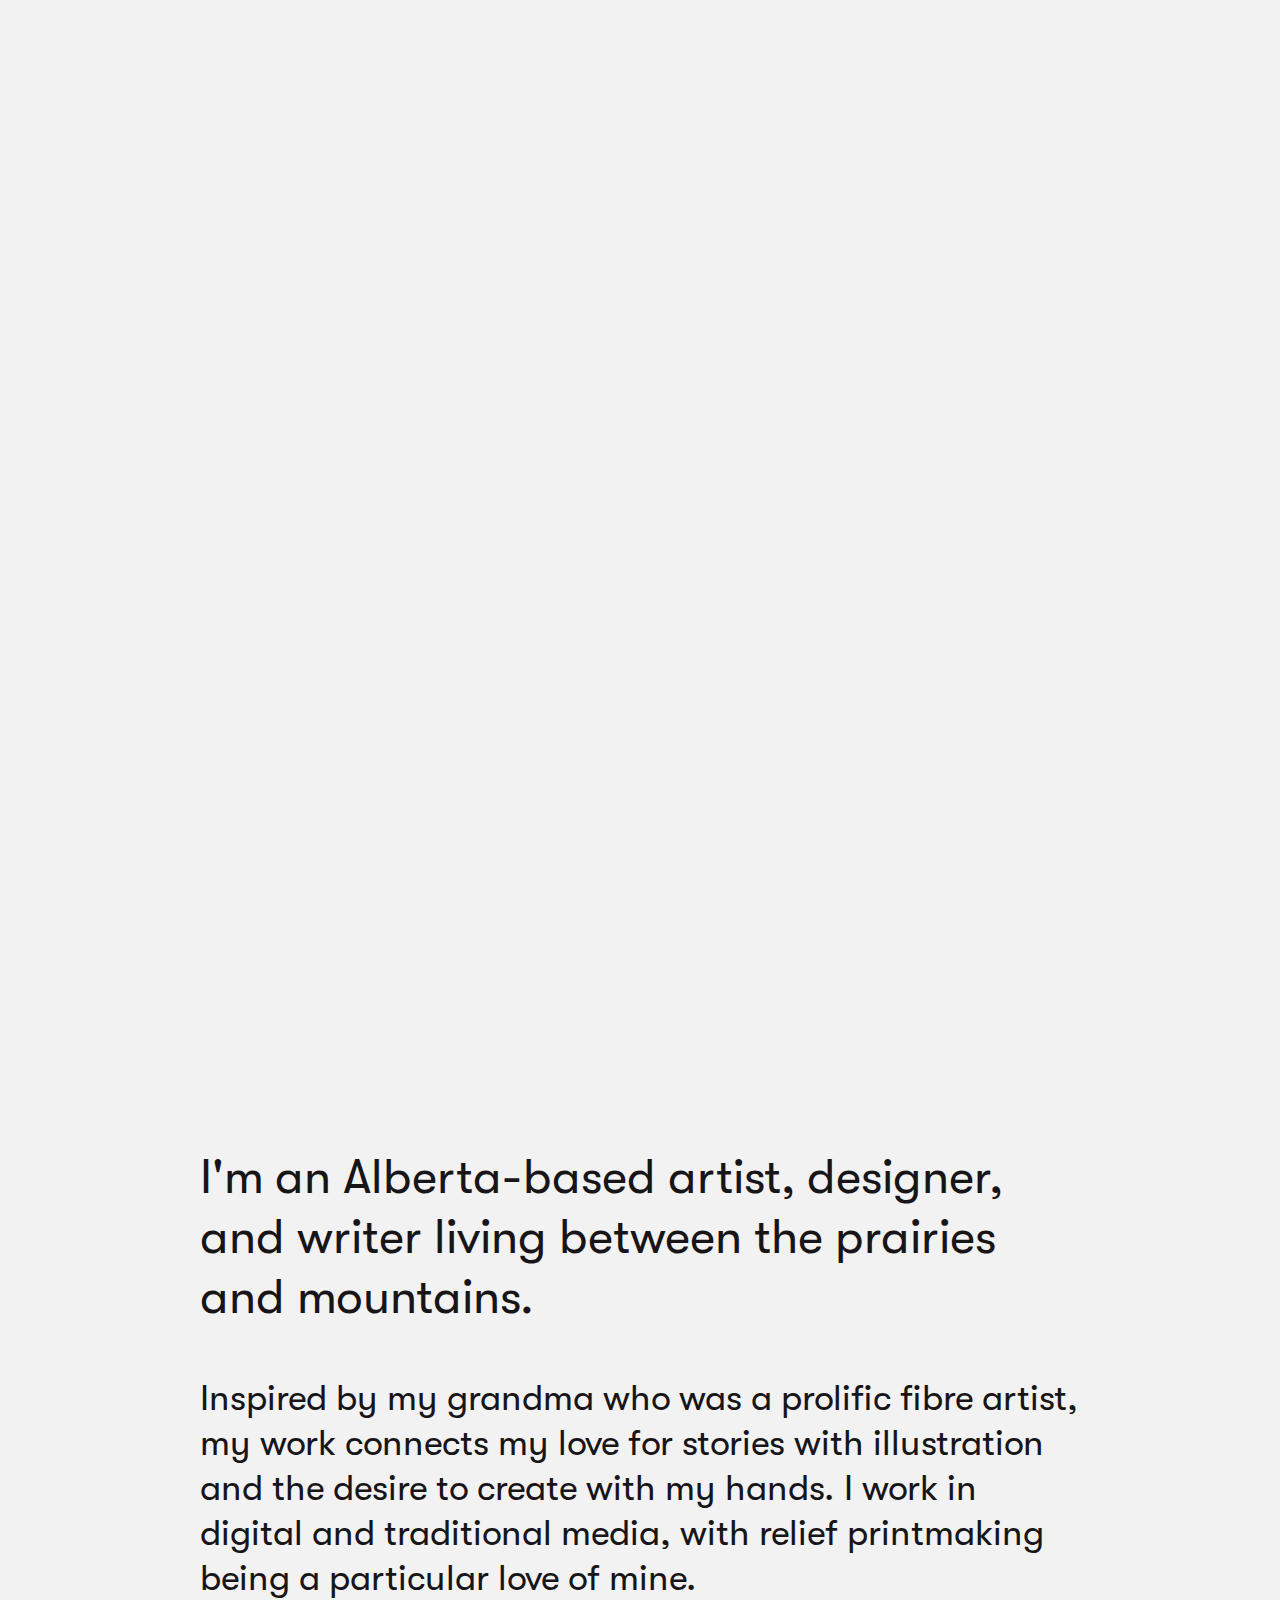
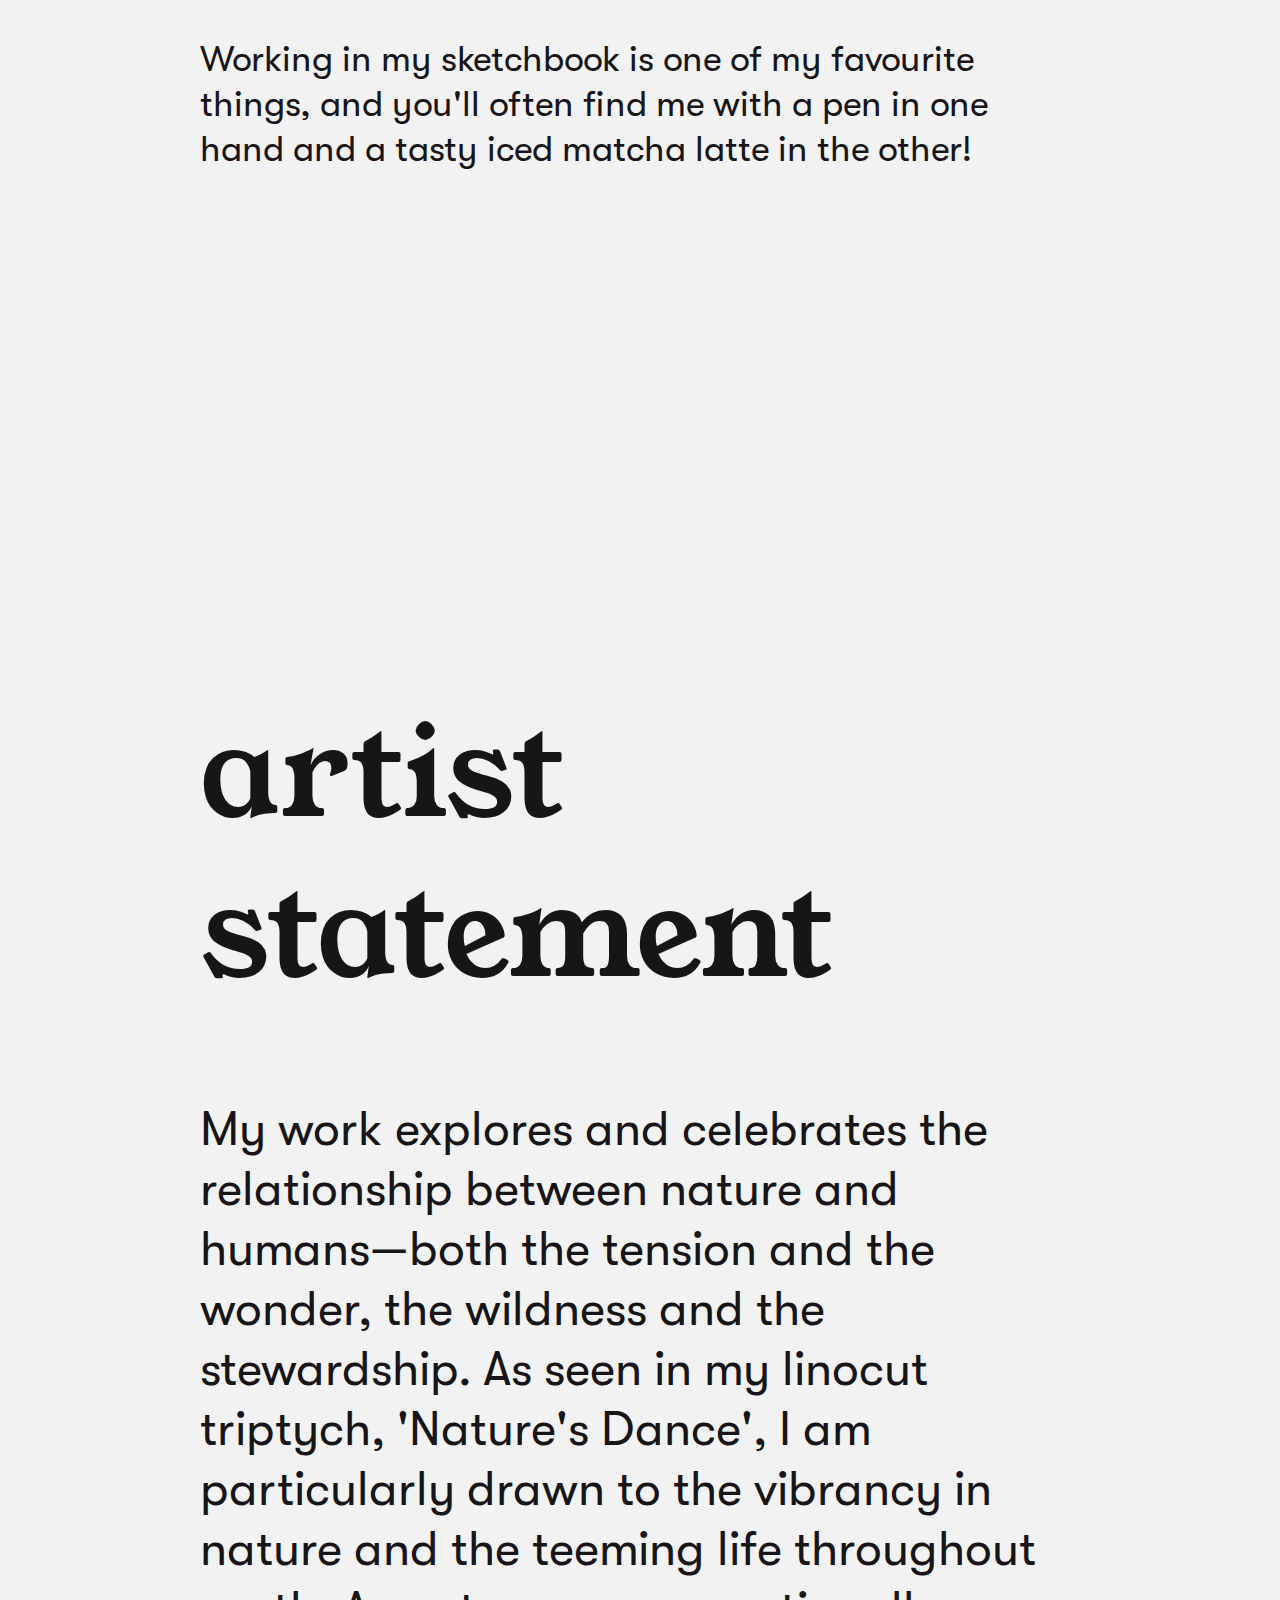
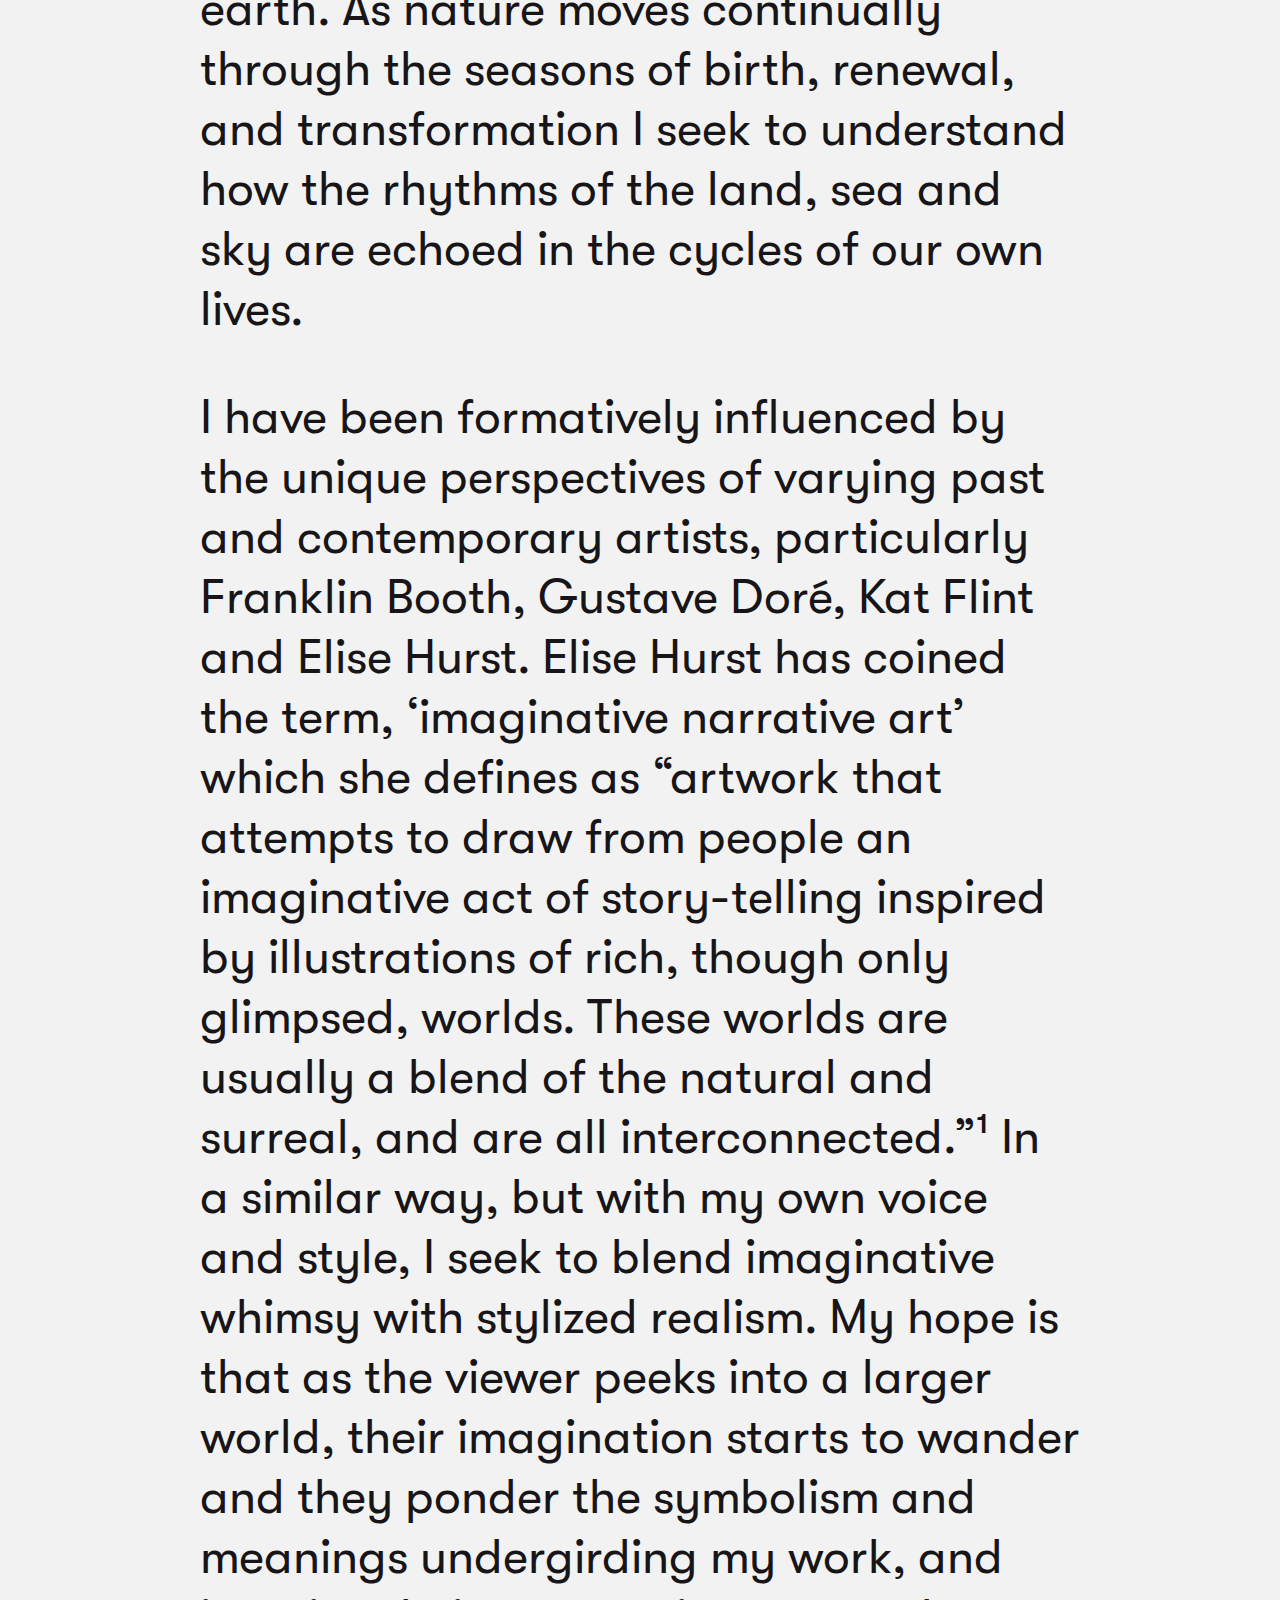
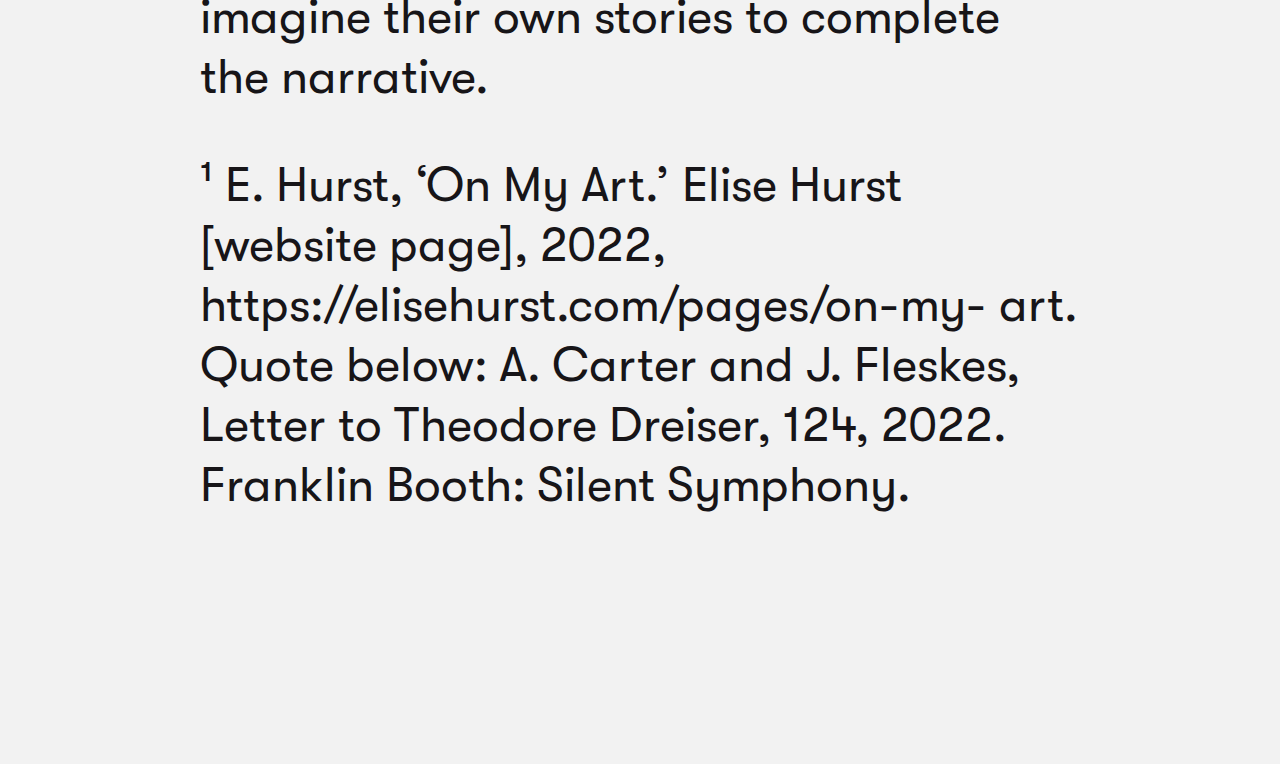
==== about.html @ 71d9cd73 "Add about page, typefaces, logo file" ====
<!DOCTYPE html>
<html>
    <head>
    <meta charset="utf-8">
    <html lang="en">
		<meta http-equiv="X-UA-Compatible" content="IE=edge">
		<meta name="viewport" content="width=device-width, initial-scale=1">
		<title>artist statement</title>
		<link rel="stylesheet" href="style.css">
    </head>
    
    <body>
       <header class="content-nav">
            <a href="index.html">
              <img src="assets/kimber-underline.svg" srcset="assets/kimber-underline.svg" alt="kimber" class="logo">
            </a>
            <!-- Other header content -->
  
          
       </header>
        <section class="hero">
            <p>I'm an Alberta-based artist, designer, and writer living between the prairies and mountains.</p>
            <p class="body-sm-light">Inspired by my grandma who was a prolific fibre artist, my work connects my love for stories with illustration and the desire to create with my hands. I work in digital and traditional media, with relief printmaking being a particular love of mine.</p>
              <p class="body-sm-light">Working in my sketchbook is one of my favourite things, and you'll often find me with a pen in one hand and a tasty iced matcha latte in the other!</p>
          </section>
       <section class="body-content" class="purple">
          <h1 class="content">artist statement</h1>
        <p class="body-sm">
            My work explores and celebrates the relationship between nature and humans—both the tension and the wonder, the wildness and the stewardship. As seen in my linocut triptych, 'Nature's Dance', 
I am particularly drawn to the vibrancy in nature and the teeming life throughout earth. As nature moves continually through the seasons of birth, renewal, and transformation I seek to understand how the rhythms of the land, sea and sky are echoed in the cycles of our own lives.
        </p>   
        <p class="body-sm">
            I have been formatively influenced by the unique perspectives of varying past and contemporary artists, particularly Franklin Booth, Gustave Doré, Kat Flint and Elise Hurst. Elise Hurst has coined the term, ‘imaginative narrative art’ which she defines as “artwork that attempts to draw from people an imaginative act of story-telling inspired by illustrations of rich, though only glimpsed, worlds. These worlds are usually a blend of the natural and surreal, and are all interconnected.”¹ In a similar way, but with my own voice and style, I seek to blend imaginative whimsy with stylized realism. My hope is that as the viewer peeks into a larger world, their imagination starts to wander and they ponder the symbolism and meanings undergirding my work, and imagine their own stories to complete the narrative.
        </p>  
        <p class="footnote">
            ¹ E. Hurst, ‘On My Art.’ Elise Hurst [website page], 2022, https://elisehurst.com/pages/on-my- art.
Quote below: A. Carter and J. Fleskes, Letter to Theodore Dreiser, 124, 2022. Franklin Booth: Silent Symphony.
        </p> 
    </section>
      
      </body>
      </html>
---- style.css ----
/* Font Installs */
@font-face {
    font-family: 'Young Serif';
    src: url(youngserif.woff2), url(youngserif.woff);
  }
  
  @font-face {
    font-family: 'GT Walsheim Pro';
    src: url(GTWalsheimPro-Light.woff), url(GTWalsheimPro-Light.woff2);
    font-weight: light;
  }
 
  @font-face {
    font-family: 'GT Walsheim Pro';
    src: url(GTWalsheimPro-Regular.woff2), url(GTWalsheimPro-Regular.woff);
    font-weight: regular;
  }

  @font-face {
    font-family: 'GT Walsheim Pro';
    src: url(GTWalsheimPro-Bold.woff), url(GTWalsheimPro-Bold.woff2);
    font-weight: bold;
  }
  
  /* Key Frames for Animations*/
  @keyframes fadein {
    0% {
      opacity: 0;
      transform: translate(0, 24px);
    }
  
    100% {
      opacity: 1;
      transform: translate(0,0);
    }
  }
  
  @keyframes hyphen {
    0% {
      width: 0.5em;
    }
  
    100% {
      width: 1em;
    }
  }
  
  @keyframes blob {
    0% {
      transform: scale(0);
    }
    100% {
      transform: scale(1);
    }
  }
  
  /* Overall Body Styles*/
  body {
    font-family: 'GT Walsheim Pro';
    font-size: 48px;
    font-weight: regular;
    line-height: 1.25;
    margin: 100vh 0 0 0;
    
    background-color: #F2F2F2;
    color: #171518;
  }
  
  /* Header styles*/
  header {
    position: fixed;
    top: 0;
    left: 0;
    width: 100%;
    height: 100vh;
  
    display: flex;
    flex-direction: column;
    align-items: center;
    justify-content: center;
  }
  
  h1 {
    font-family: 'Young Serif';
    font-size: 10vw;
    animation: fadein 0.4s 1s both;
  }
  
  h2 {
    max-width: 480px;
    font-size: 2vw;
    text-align: center;
  
    animation: fadein 0.4s 1.75s both;
  }

.body-sm-light {
    font-weight: light;
    font-size: 0.75em;

  }
  
  header span {
    background-color: #d3c7f3;
    width: 1em;
    height: 0.02em;
    display: inline-block;
    vertical-align: middle;
    
    animation: hyphen 2s 1s infinite alternate cubic-bezier(0.86,0,0.07,1);
  }
  
  /* Section styles */
  section {
    padding: 200px;
  }
  
/*   section.dark {
  
  } */
  
  /* Image styles */
  figure {
    max-width: 600px;
    margin: 0 auto 0 auto;
  }
  
  figcaption {
    margin: 24px 20% 0 0;
  }
  
 section img {
   /*  filter: grayscale(100%) brightness(125%) contrast(124%); */
    z-index: 30;
  } 
  
  svg {
    position: fixed;
    top: 0;
    left: 0;
    width: 100%;
    height: 100vh;
    z-index: -10;
    mix-blend-mode: multiply;
    pointer-events: none;
  }
  
  path {
    transform: scale(0);
    transition: transform 5s;
  }
  
  
  g.blob.in-view path {
    transform: scale(1);
  }
  
  
  ::-webkit-scrollbar {
    width: 8px;
    background-color: #d3c7f3;
    background-image: linear-gradient(180deg, #ffffff, #babd63, #d3c7f3, #FF9696, #171518);
  }
  
  ::-webkit-scrollbar-thumb {
    background-color: #000000;
  }
  
  img.arrow {
    position: fixed;
    bottom: 32px;
    left: 50%;
    transform: translate(-50%, 0);
    color:#babd63;
  }
  
  /* Link styles */
  a {
    text-decoration: none;
    color: #171518;
    border-bottom: 0.1em solid #babd63;
  }

  a:hover {
    border-bottom: 0.1em solid #ff9696b7;
    color: #FF9696;
  }


  /* Footer styles */
  footer {
    position: relative;
    width: 100%;
    padding: 60px;
    z-index: 100;
  }

  footer p {
    font-size: 22px;
    line-height: 1.5;
    margin-bottom: 10px;
  }
  
  
  
/* For tablets */
@media only screen and (min-width: 768px) and (max-width: 1024px) {
  body {
      font-size: 32px;
  }

  h1 {
      font-size: 8vw;
  }

  h2 {
      font-size: 3vw;
  }

  section {
      padding: 100px;
  }

  figcaption {
      margin: 24px 10% 0 0;
  }

  footer {
      padding: 40px;
      z-index: 50;
  }

  footer p {
      font-size: 18px;
  }
}

/* For mobile devices */
@media only screen and (max-width: 767px) {
  body {
      font-size: 24px;
  }

  header {
      height: 100vh;
      padding: 80px 0;
  }

  h1 {
      font-size: 16vw;
  }

  h2 {
      font-size: 5vw;
      max-width: 100%;
  }

  section {
      padding: 60px;
  }

  section img {
    max-width: 100%;
   } 

  figure {
      max-width: 100%;
  }

  figcaption {
      margin: 16px 0 0 0;
  }

 /*  svg {
      display: none;
  } */

  /* img.arrow {
      display: none;
  } */

  footer {
      padding: 30px;
  }

  footer p {
      font-size: 16px;
  }
}
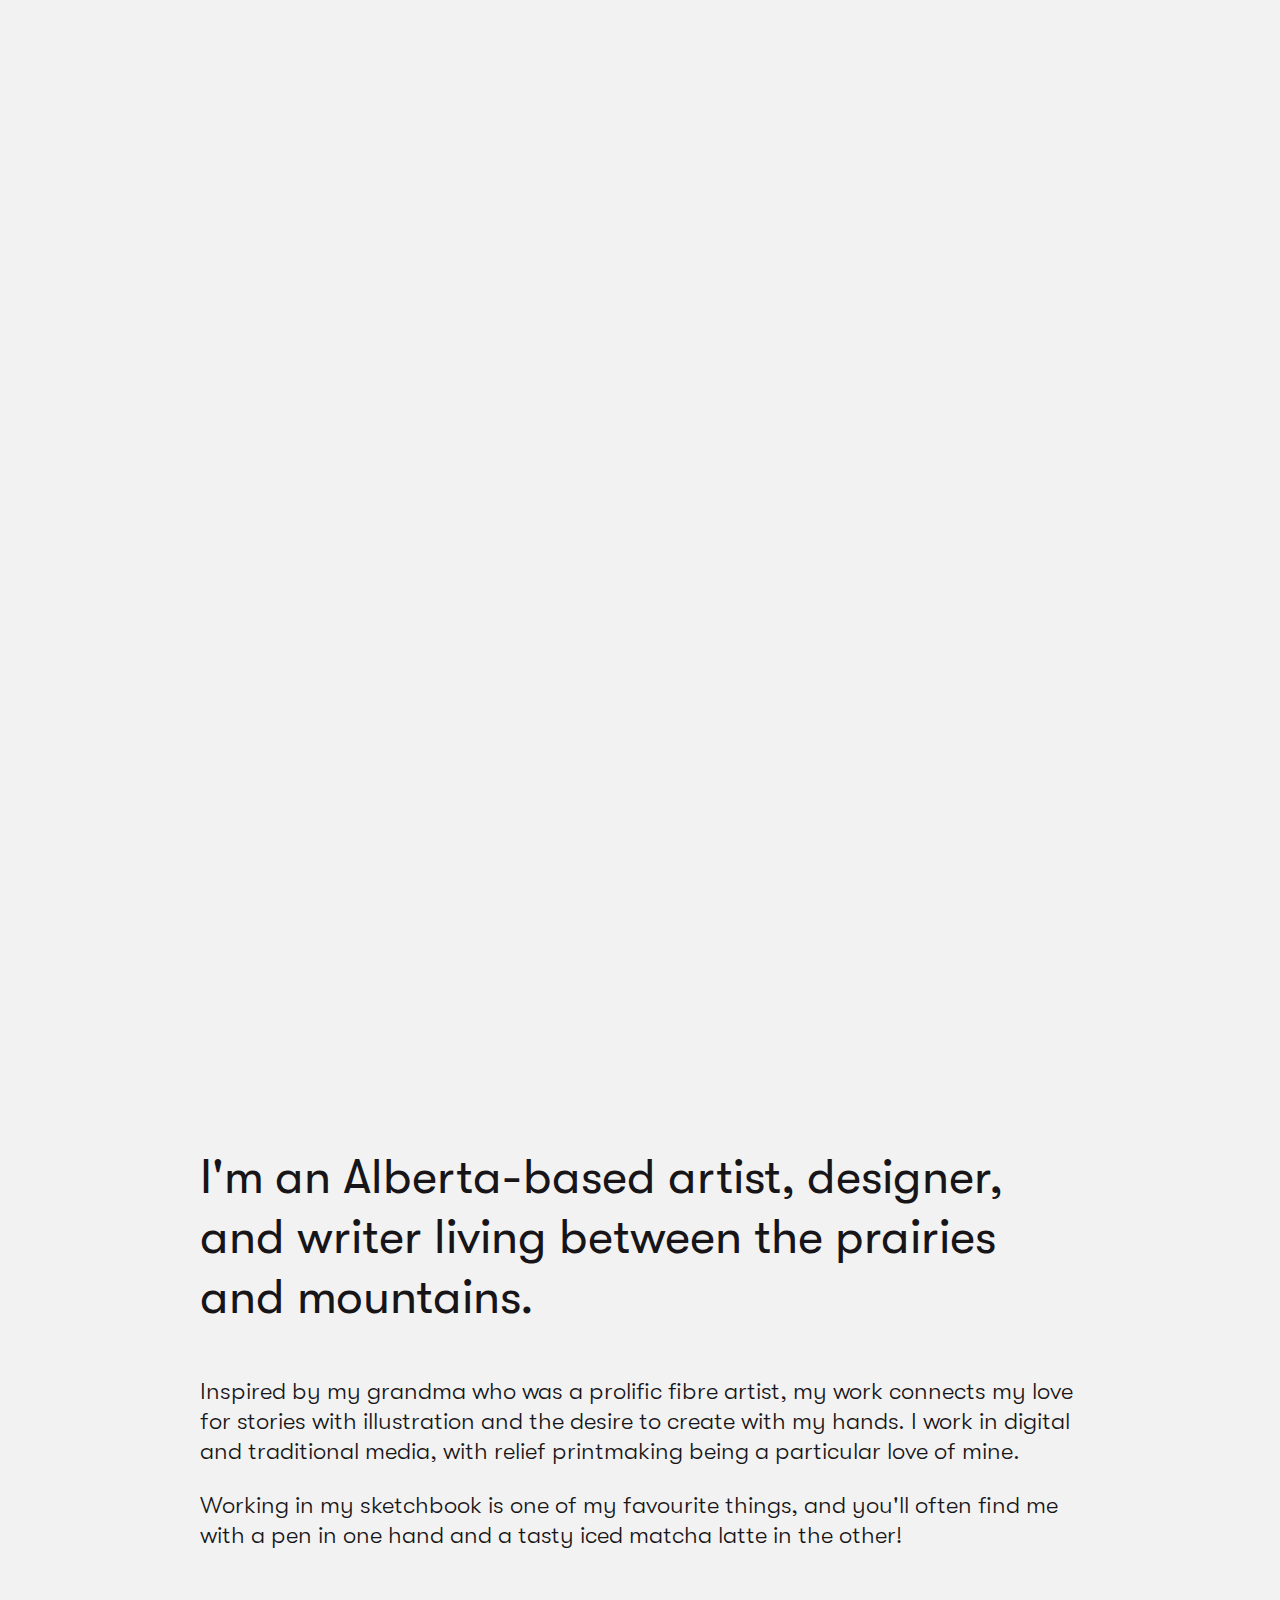
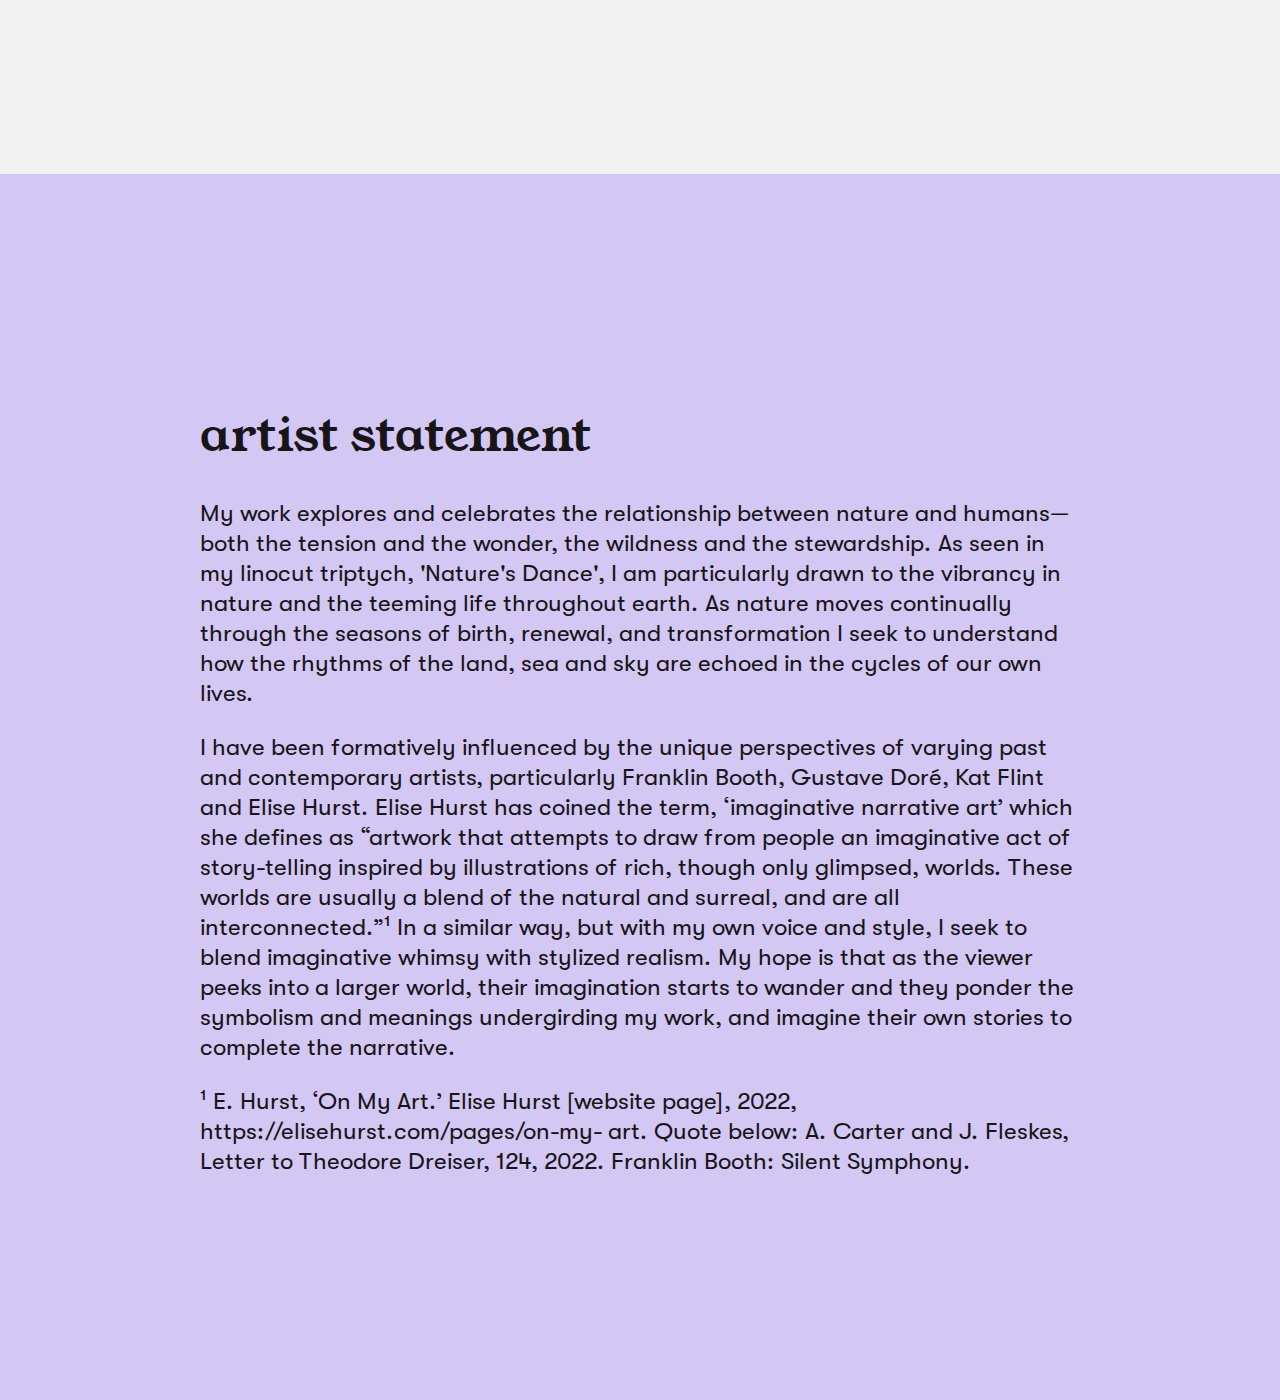
==== commit 4a0e4901: "Add paragraph styles" ====
--- a/about.html
+++ b/about.html
@@ -23,9 +23,10 @@
             <p class="body-sm-light">Inspired by my grandma who was a prolific fibre artist, my work connects my love for stories with illustration and the desire to create with my hands. I work in digital and traditional media, with relief printmaking being a particular love of mine.</p>
               <p class="body-sm-light">Working in my sketchbook is one of my favourite things, and you'll often find me with a pen in one hand and a tasty iced matcha latte in the other!</p>
           </section>
-       <section class="body-content" class="purple">
+       <section class="content purple">
           <h1 class="content">artist statement</h1>
-        <p class="body-sm">
+        <div class="body-content"></div>
+          <p class="body-sm">
             My work explores and celebrates the relationship between nature and humans—both the tension and the wonder, the wildness and the stewardship. As seen in my linocut triptych, 'Nature's Dance', 
 I am particularly drawn to the vibrancy in nature and the teeming life throughout earth. As nature moves continually through the seasons of birth, renewal, and transformation I seek to understand how the rhythms of the land, sea and sky are echoed in the cycles of our own lives.
         </p>   
--- a/style.css
+++ b/style.css
@@ -6,20 +6,26 @@
   
   @font-face {
     font-family: 'GT Walsheim Pro';
-    src: url(GTWalsheimPro-Light.woff), url(GTWalsheimPro-Light.woff2);
-    font-weight: light;
+    src: 
+      url(GTWalsheimPro-Light.woff2) format('woff2'),  
+      url(GTWalsheimPro-Light.woff) format('woff');
+    font-weight: 300; /* Light */
   }
  
   @font-face {
     font-family: 'GT Walsheim Pro';
-    src: url(GTWalsheimPro-Regular.woff2), url(GTWalsheimPro-Regular.woff);
-    font-weight: regular;
+    src: 
+      url(GTWalsheimPro-Regular.woff2) format('woff2'), 
+      url(GTWalsheimPro-Regular.woff) format('woff');
+    font-weight: 400; /* regular */
   }
 
   @font-face {
     font-family: 'GT Walsheim Pro';
-    src: url(GTWalsheimPro-Bold.woff), url(GTWalsheimPro-Bold.woff2);
-    font-weight: bold;
+    src: 
+      url(GTWalsheimPro-Bold.woff2) format('woff2'),
+      url(GTWalsheimPro-Bold.woff) format('woff');
+    font-weight: 700; /* bold */
   }
   
   /* Key Frames for Animations*/
@@ -58,7 +64,7 @@
   body {
     font-family: 'GT Walsheim Pro';
     font-size: 48px;
-    font-weight: regular;
+    font-weight: 400;
     line-height: 1.25;
     margin: 100vh 0 0 0;
     
@@ -66,6 +72,19 @@
     color: #171518;
   }
   
+  .body-sm-light {
+    font-weight: 300;
+    font-size: 0.5em;
+  }
+
+  .content {
+    font-size: 0.5em;
+  }
+
+  .body-content {
+    padding-left: 60px;
+  }
+
   /* Header styles*/
   header {
     position: fixed;
@@ -85,20 +104,20 @@
     font-size: 10vw;
     animation: fadein 0.4s 1s both;
   }
+
+  h1.content {
+    font-size: 2em;
+  }
   
   h2 {
     max-width: 480px;
     font-size: 2vw;
+    font-weight: 400;
     text-align: center;
   
     animation: fadein 0.4s 1.75s both;
   }
 
-.body-sm-light {
-    font-weight: light;
-    font-size: 0.75em;
-
-  }
   
   header span {
     background-color: #d3c7f3;
@@ -118,6 +137,11 @@
 /*   section.dark {
   
   } */
+
+  section.purple {
+    background-color: #d3c7f3;
+  }
+  
   
   /* Image styles */
   figure {
